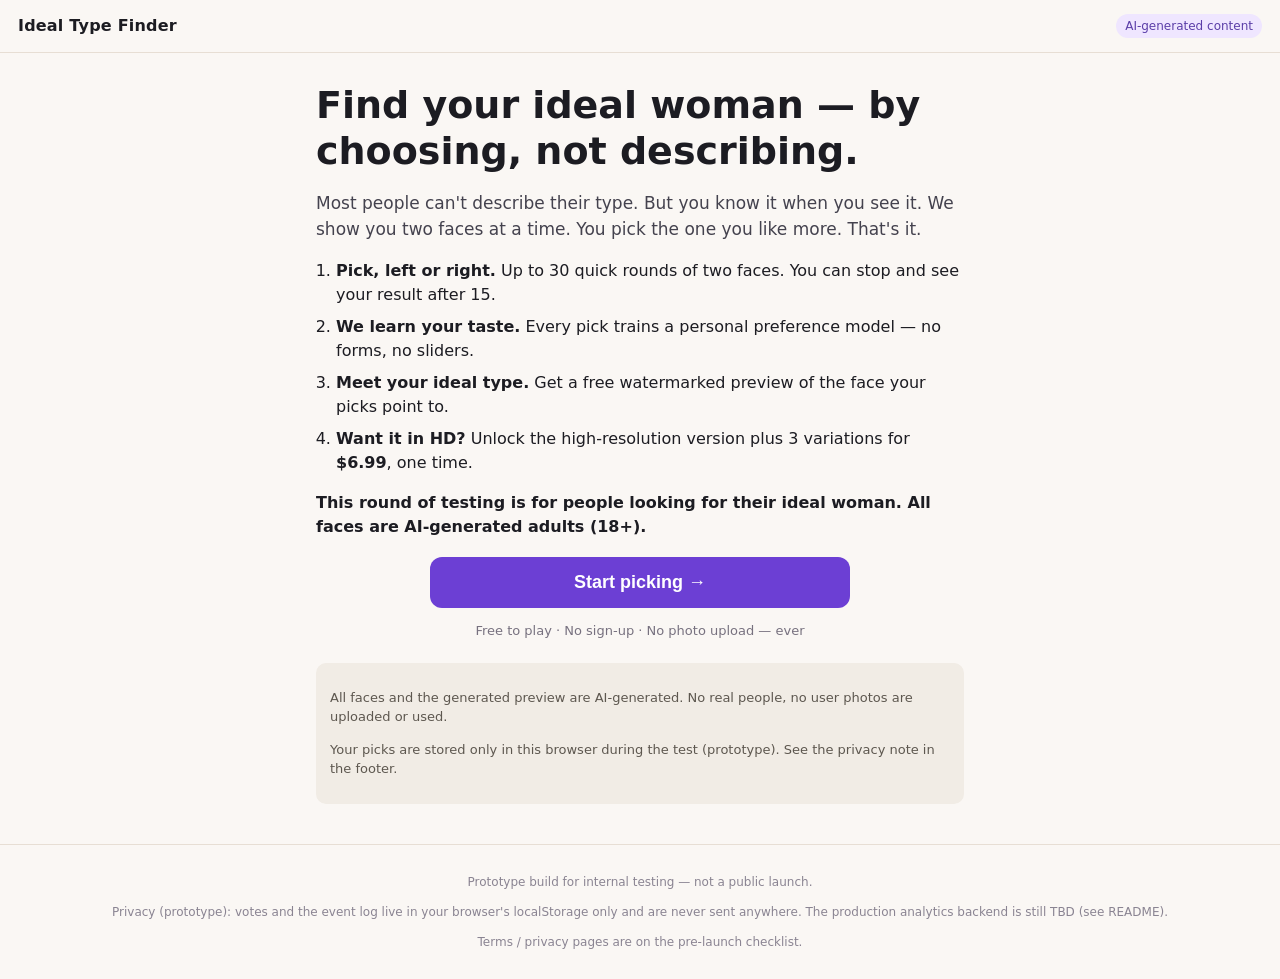
==== index.html @ 53fb5b04 "M0 landing page: real 200-face pool wired (quiet pre-launch publish for Stripe business website)" ====
<!DOCTYPE html>
<html lang="en">
<head>
<meta charset="utf-8">
<meta name="viewport" content="width=device-width, initial-scale=1">
<title>Ideal Type Finder — Find your type in 30 picks</title>
<meta name="description" content="Pick between two faces, again and again. We learn your taste and generate your ideal type.">
<link rel="stylesheet" href="styles.css">
</head>
<body>

<header class="site-head">
  <span class="brand">Ideal Type Finder</span>
  <span class="badge-ai">AI-generated content</span>
</header>

<main>
  <!-- ============ LANDING ============ -->
  <section id="landing" class="view">
    <h1>Find <span data-audience-label>your ideal type</span> — by choosing, not describing.</h1>
    <p class="lede">Most people can't describe their type. But you know it when you see it.
      We show you two faces at a time. You pick the one you like more. That's it.</p>

    <ol class="steps">
      <li><strong>Pick, left or right.</strong> Up to 30 quick rounds of two faces. You can stop and see your result after 15.</li>
      <li><strong>We learn your taste.</strong> Every pick trains a personal preference model — no forms, no sliders.</li>
      <li><strong>Meet your ideal type.</strong> Get a free watermarked preview of the face your picks point to.</li>
      <li><strong>Want it in HD?</strong> Unlock the high-resolution version plus 3 variations for <strong>$6.99</strong>, one time.</li>
    </ol>

    <p class="audience-note" data-audience-note>This test is for adults (18+).</p>
    <button id="start-btn" class="cta">Start picking →</button>
    <p class="micro">Free to play · No sign-up · No photo upload — ever</p>

    <div class="disclosure">
      <p data-ai-disclosure>All faces are AI-generated. No real people.</p>
      <p>Your picks are stored only in this browser during the test (prototype). See the privacy note in the footer.</p>
    </div>
  </section>

  <!-- ============ PAIRWISE FLOW ============ -->
  <section id="quiz" class="view hidden">
    <div class="progress-row">
      <span id="round-label">Round 1 of 30</span>
      <span id="converge-label" class="converge"></span>
    </div>
    <div class="progress-bar"><div id="progress-fill"></div></div>
    <p class="quiz-prompt">Which face is closer to <span data-audience-label>your ideal type</span>?</p>
    <p class="quiz-sub" data-audience-prompt>Answer honestly — there are no wrong picks.</p>

    <div class="pair">
      <button class="face-card" id="face-a" aria-label="Pick the left face">
        <img id="img-a" alt="Candidate face A (AI-generated placeholder)">
        <span class="face-attrs" id="attrs-a"></span>
      </button>
      <div class="vs">or</div>
      <button class="face-card" id="face-b" aria-label="Pick the right face">
        <img id="img-b" alt="Candidate face B (AI-generated placeholder)">
        <span class="face-attrs" id="attrs-b"></span>
      </button>
    </div>

    <div class="quiz-actions">
      <button id="skip-btn" class="ghost">Neither — skip</button>
      <button id="early-btn" class="ghost hidden">See my result now →</button>
    </div>
    <p class="micro">Tap a face to vote. Fast tapping is fine — your picks still count.</p>
  </section>

  <!-- ============ RESULT + PAYWALL ============ -->
  <section id="result" class="view hidden">
    <h2>Your ideal type, according to your picks</h2>
    <p id="result-meta" class="micro"></p>

    <h3>What you kept choosing</h3>
    <ul id="attr-summary" class="summary-list"></ul>

    <h3>Your preview</h3>
    <div class="preview-wrap">
      <img id="preview-img" alt="Your ideal type preview (AI-generated)">
      <span class="watermark">PREVIEW · AI-GENERATED</span>
    </div>
    <p class="micro" data-ai-disclosure>AI-generated preview.</p>
    <div id="paywall-anchor"></div>

    <div class="paywall" id="paywall">
      <h3>Unlock the full version — $6.99</h3>
      <ul class="steps compact">
        <li>High-resolution version, no watermark</li>
        <li>Plus 3 variations of your ideal type</li>
        <li>One-time payment. No subscription.</li>
      </ul>
      <button id="pay-btn" class="cta">Unlock for $6.99 →</button>
      <p id="pay-note" class="micro"></p>
    </div>

    <div id="variants" class="variants hidden">
      <h3>Your 3 variations would be based on these close matches</h3>
      <div class="variant-row" id="variant-row"></div>
      <p class="micro">Prototype note: in the live M0 flow, HD + variations are produced after payment (manual / semi-automated, per spec) — nothing is generated in this prototype.</p>
    </div>

    <div class="result-actions">
      <button id="restart-btn" class="ghost">Start over</button>
      <button id="export-btn" class="ghost">Export event log (JSON)</button>
    </div>
  </section>
</main>

<footer>
  <p>Prototype build for internal testing — not a public launch.</p>
  <p>Privacy (prototype): votes and the event log live in your browser's localStorage only and are never sent anywhere. The production analytics backend is still TBD (see README).</p>
  <p>Terms / privacy pages are on the pre-launch checklist.</p>
</footer>

<script src="config.js"></script>
<script src="core.js"></script>
<script src="app.js"></script>
</body>
</html>
---- styles.css ----
/* Mobile-first, single column; widens gracefully on desktop. */
* { box-sizing: border-box; }
body { margin: 0; font-family: system-ui, -apple-system, "Segoe UI", sans-serif; color: #1c1c22; background: #faf7f4; line-height: 1.5; }
.site-head { display: flex; justify-content: space-between; align-items: center; padding: 14px 18px; border-bottom: 1px solid #e7ded4; }
.brand { font-weight: 800; letter-spacing: .2px; }
.badge-ai { font-size: 12px; background: #efe6ff; color: #5b3ea8; padding: 3px 9px; border-radius: 999px; }
main { max-width: 680px; margin: 0 auto; padding: 20px 16px 40px; }
.view.hidden, .hidden { display: none; }
h1 { font-size: 30px; line-height: 1.2; margin: 10px 0 12px; }
h2 { font-size: 24px; margin: 8px 0; }
h3 { margin: 22px 0 8px; }
.lede { font-size: 17px; color: #44424e; }
.steps { padding-left: 20px; }
.steps li { margin: 8px 0; }
.steps.compact li { margin: 4px 0; }
.cta { display: block; width: 100%; margin: 18px 0 8px; padding: 15px; font-size: 18px; font-weight: 700; color: #fff; background: #6c3fd4; border: 0; border-radius: 12px; cursor: pointer; }
.cta:active { transform: scale(.99); }
.ghost { padding: 10px 14px; font-size: 15px; background: #fff; border: 1px solid #cfc4d6; border-radius: 10px; cursor: pointer; }
.micro { font-size: 13px; color: #77717f; text-align: center; }
.audience-note { font-weight: 600; }
.disclosure { margin-top: 22px; padding: 12px 14px; background: #f1ece5; border-radius: 10px; font-size: 13px; color: #5d574f; }
.progress-row { display: flex; justify-content: space-between; font-size: 14px; font-weight: 600; }
.converge { color: #2e7d4f; font-weight: 500; }
.progress-bar { height: 8px; background: #e7ded4; border-radius: 99px; overflow: hidden; margin: 8px 0 14px; }
#progress-fill { height: 100%; width: 0%; background: #6c3fd4; transition: width .25s; }
.quiz-prompt { font-size: 19px; font-weight: 700; text-align: center; margin: 6px 0 0; }
.quiz-sub { text-align: center; color: #77717f; margin: 2px 0 14px; font-size: 14px; }
.pair { display: grid; grid-template-columns: 1fr auto 1fr; gap: 8px; align-items: center; }
.face-card { padding: 0; border: 3px solid transparent; border-radius: 14px; background: #fff; cursor: pointer; overflow: hidden; box-shadow: 0 2px 10px rgba(30,20,60,.10); }
.face-card:active { border-color: #6c3fd4; }
.face-card img { width: 100%; aspect-ratio: 4/5; object-fit: cover; display: block; }
.face-attrs { display: block; padding: 8px; font-size: 12px; color: #55505e; min-height: 34px; }
.vs { font-weight: 700; color: #a49bab; }
.quiz-actions { display: flex; gap: 10px; justify-content: center; margin-top: 16px; flex-wrap: wrap; }
.summary-list { padding-left: 20px; }
.summary-list li { margin: 5px 0; }
.preview-wrap { position: relative; max-width: 340px; margin: 0 auto; border-radius: 14px; overflow: hidden; box-shadow: 0 4px 18px rgba(30,20,60,.18); }
.preview-wrap img { width: 100%; display: block; }
.watermark { position: absolute; left: 50%; top: 50%; transform: translate(-50%,-50%) rotate(-18deg); font-weight: 800; font-size: 20px; letter-spacing: 2px; color: rgba(255,255,255,.85); text-shadow: 0 1px 6px rgba(0,0,0,.5); white-space: nowrap; }
.paywall { margin-top: 24px; padding: 16px; background: #fff; border: 2px solid #6c3fd4; border-radius: 14px; }
.variant-row { display: grid; grid-template-columns: repeat(3, 1fr); gap: 8px; }
.variant-row img { width: 100%; border-radius: 10px; display: block; }
.result-actions { display: flex; gap: 10px; justify-content: center; margin-top: 26px; flex-wrap: wrap; }
footer { border-top: 1px solid #e7ded4; padding: 16px; font-size: 12px; color: #8a8492; text-align: center; }
@media (min-width: 720px) { h1 { font-size: 38px; } .cta { max-width: 420px; margin-left: auto; margin-right: auto; } }
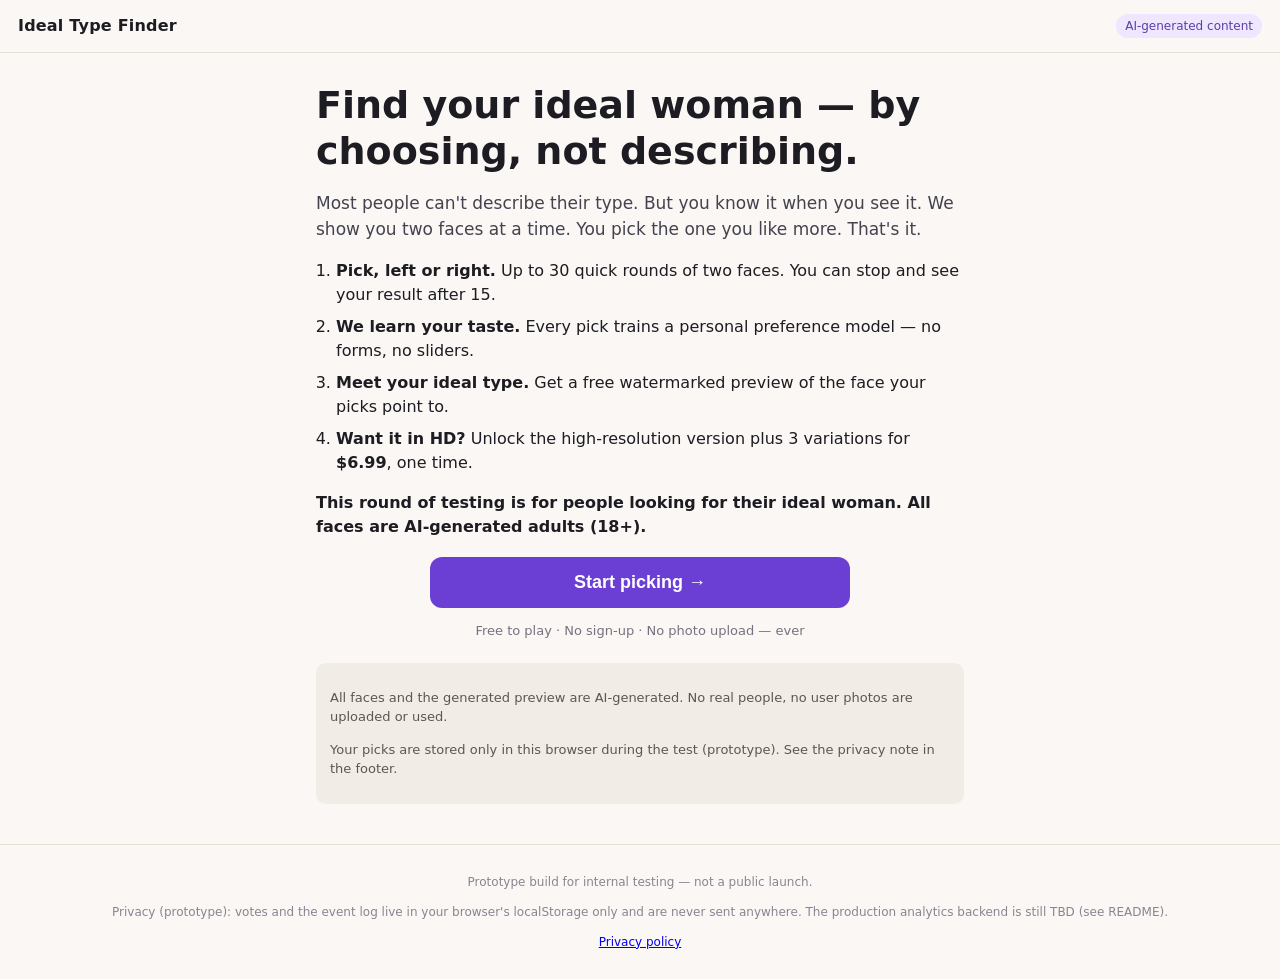
==== commit 7e1a292d: "Wire live Stripe Payment Link; add privacy policy page" ====
--- a/index.html
+++ b/index.html
@@ -110,7 +110,7 @@
 <footer>
   <p>Prototype build for internal testing — not a public launch.</p>
   <p>Privacy (prototype): votes and the event log live in your browser's localStorage only and are never sent anywhere. The production analytics backend is still TBD (see README).</p>
-  <p>Terms / privacy pages are on the pre-launch checklist.</p>
+  <p><a href="privacy.html">Privacy policy</a></p>
 </footer>
 
 <script src="config.js"></script>
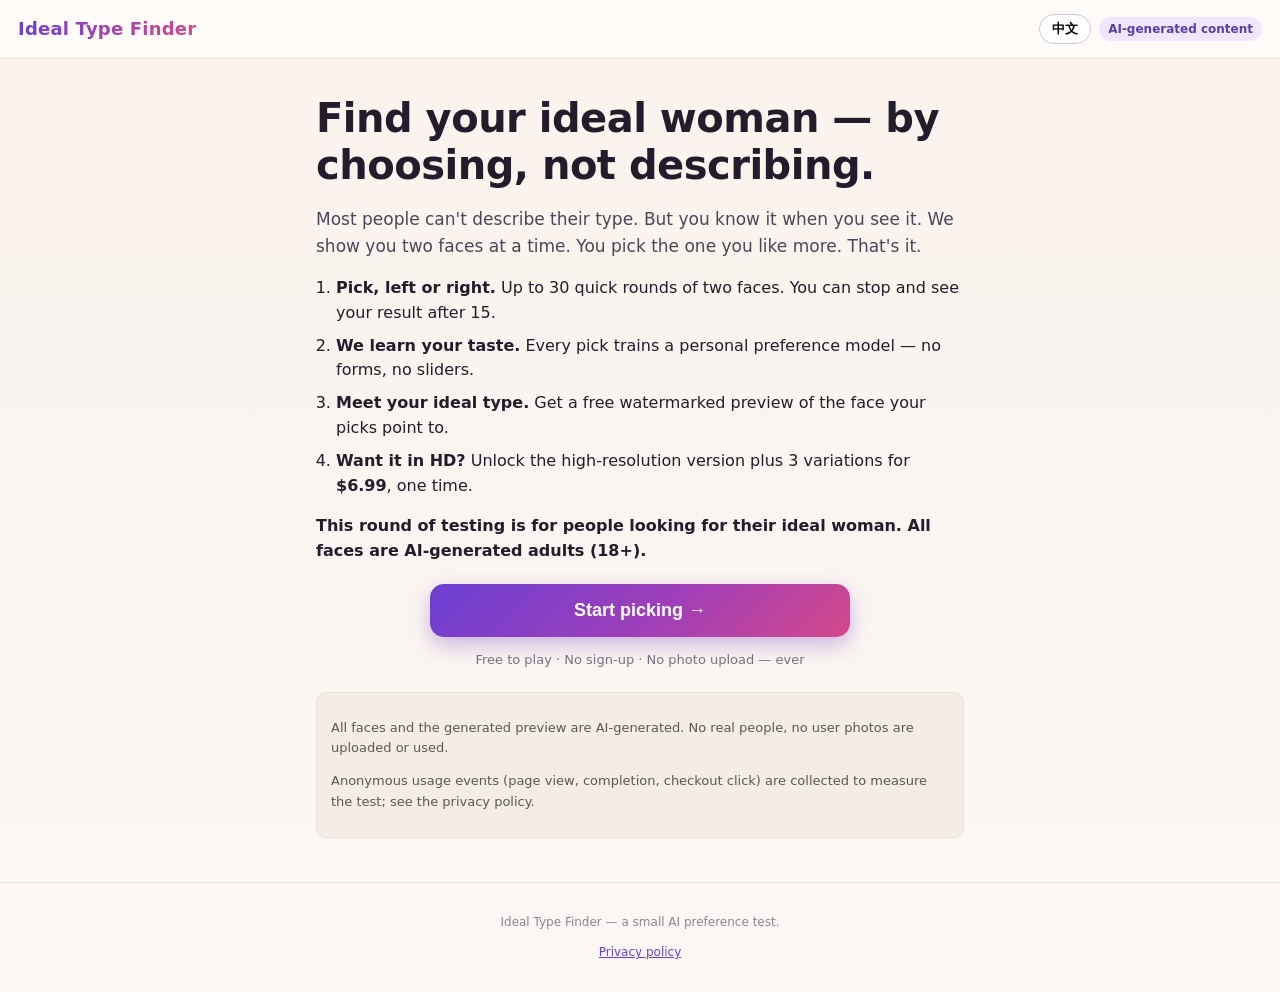
==== commit 1da0eb10: "Add EN/Chinese language toggle (i18n); honest telemetry wording in footer" ====
--- a/index.html
+++ b/index.html
@@ -11,30 +11,29 @@
 
 <header class="site-head">
   <span class="brand">Ideal Type Finder</span>
-  <span class="badge-ai">AI-generated content</span>
+  <span class="head-right"><button id="lang-toggle" class="ghost lang-toggle" type="button">中文</button><span class="badge-ai" data-i18n="badgeAi">AI-generated content</span></span>
 </header>
 
 <main>
   <!-- ============ LANDING ============ -->
   <section id="landing" class="view">
-    <h1>Find <span data-audience-label>your ideal type</span> — by choosing, not describing.</h1>
-    <p class="lede">Most people can't describe their type. But you know it when you see it.
-      We show you two faces at a time. You pick the one you like more. That's it.</p>
+    <h1 data-i18n="h1">Find your ideal woman — by choosing, not describing.</h1>
+    <p class="lede" data-i18n="lede"></p>
 
     <ol class="steps">
-      <li><strong>Pick, left or right.</strong> Up to 30 quick rounds of two faces. You can stop and see your result after 15.</li>
-      <li><strong>We learn your taste.</strong> Every pick trains a personal preference model — no forms, no sliders.</li>
-      <li><strong>Meet your ideal type.</strong> Get a free watermarked preview of the face your picks point to.</li>
-      <li><strong>Want it in HD?</strong> Unlock the high-resolution version plus 3 variations for <strong>$6.99</strong>, one time.</li>
+      <li data-i18n-html="step1"><strong>Pick, left or right.</strong> Up to 30 quick rounds of two faces. You can stop and see your result after 15.</li>
+      <li data-i18n-html="step2"><strong>We learn your taste.</strong> Every pick trains a personal preference model — no forms, no sliders.</li>
+      <li data-i18n-html="step3"><strong>Meet your ideal type.</strong> Get a free watermarked preview of the face your picks point to.</li>
+      <li data-i18n-html="step4"><strong>Want it in HD?</strong> Unlock the high-resolution version plus 3 variations for <strong>$6.99</strong>, one time.</li>
     </ol>
 
-    <p class="audience-note" data-audience-note>This test is for adults (18+).</p>
-    <button id="start-btn" class="cta">Start picking →</button>
-    <p class="micro">Free to play · No sign-up · No photo upload — ever</p>
+    <p class="audience-note" data-i18n="audienceNote"></p>
+    <button id="start-btn" class="cta" data-i18n="startBtn">Start picking →</button>
+    <p class="micro" data-i18n="microFree"></p>
 
     <div class="disclosure">
-      <p data-ai-disclosure>All faces are AI-generated. No real people.</p>
-      <p>Your picks are stored only in this browser during the test (prototype). See the privacy note in the footer.</p>
+      <p data-i18n="aiDisclosure"></p>
+      <p data-i18n="disclosureEvents"></p>
     </div>
   </section>
 
@@ -45,15 +44,15 @@
       <span id="converge-label" class="converge"></span>
     </div>
     <div class="progress-bar"><div id="progress-fill"></div></div>
-    <p class="quiz-prompt">Which face is closer to <span data-audience-label>your ideal type</span>?</p>
-    <p class="quiz-sub" data-audience-prompt>Answer honestly — there are no wrong picks.</p>
+    <p class="quiz-prompt" data-i18n="quizPrompt"></p>
+    <p class="quiz-sub" data-i18n="audiencePrompt"></p>
 
     <div class="pair">
       <button class="face-card" id="face-a" aria-label="Pick the left face">
         <img id="img-a" alt="Candidate face A (AI-generated placeholder)">
         <span class="face-attrs" id="attrs-a"></span>
       </button>
-      <div class="vs">or</div>
+      <div class="vs" data-i18n="vsText">or</div>
       <button class="face-card" id="face-b" aria-label="Pick the right face">
         <img id="img-b" alt="Candidate face B (AI-generated placeholder)">
         <span class="face-attrs" id="attrs-b"></span>
@@ -61,60 +60,60 @@
     </div>
 
     <div class="quiz-actions">
-      <button id="skip-btn" class="ghost">Neither — skip</button>
-      <button id="early-btn" class="ghost hidden">See my result now →</button>
+      <button id="skip-btn" class="ghost" data-i18n="skipBtn">Neither — skip</button>
+      <button id="early-btn" class="ghost hidden" data-i18n="earlyBtn">See my result now →</button>
     </div>
-    <p class="micro">Tap a face to vote. Fast tapping is fine — your picks still count.</p>
+    <p class="micro" data-i18n="quizMicro"></p>
   </section>
 
   <!-- ============ RESULT + PAYWALL ============ -->
   <section id="result" class="view hidden">
-    <h2>Your ideal type, according to your picks</h2>
+    <h2 data-i18n="resultH2"></h2>
     <p id="result-meta" class="micro"></p>
 
-    <h3>What you kept choosing</h3>
+    <h3 data-i18n="keptChoosing"></h3>
     <ul id="attr-summary" class="summary-list"></ul>
 
-    <h3>Your preview</h3>
+    <h3 data-i18n="yourPreview"></h3>
     <div class="preview-wrap">
       <img id="preview-img" alt="Your ideal type preview (AI-generated)">
-      <span class="watermark">PREVIEW · AI-GENERATED</span>
+      <span class="watermark" data-i18n="watermark">PREVIEW · AI-GENERATED</span>
     </div>
-    <p class="micro" data-ai-disclosure>AI-generated preview.</p>
+    <p class="micro" data-i18n="aiDisclosure"></p>
     <div id="paywall-anchor"></div>
 
     <div class="paywall" id="paywall">
-      <h3>Unlock the full version — $6.99</h3>
+      <h3 data-i18n="paywallH3"></h3>
       <ul class="steps compact">
-        <li>High-resolution version, no watermark</li>
-        <li>Plus 3 variations of your ideal type</li>
-        <li>One-time payment. No subscription.</li>
+        <li data-i18n="payLi1"></li>
+        <li data-i18n="payLi2"></li>
+        <li data-i18n="payLi3"></li>
       </ul>
-      <button id="pay-btn" class="cta">Unlock for $6.99 →</button>
+      <button id="pay-btn" class="cta" data-i18n="payBtn"></button>
       <p id="pay-note" class="micro"></p>
     </div>
 
     <div id="variants" class="variants hidden">
-      <h3>Your 3 variations would be based on these close matches</h3>
+      <h3 data-i18n="variantsH3"></h3>
       <div class="variant-row" id="variant-row"></div>
-      <p class="micro">Prototype note: in the live M0 flow, HD + variations are produced after payment (manual / semi-automated, per spec) — nothing is generated in this prototype.</p>
+      <p class="micro" data-i18n="variantsNote"></p>
     </div>
 
     <div class="result-actions">
-      <button id="restart-btn" class="ghost">Start over</button>
-      <button id="export-btn" class="ghost">Export event log (JSON)</button>
+      <button id="restart-btn" class="ghost" data-i18n="restartBtn">Start over</button>
+      <button id="export-btn" class="ghost" data-i18n="exportBtn">Export event log (JSON)</button>
     </div>
   </section>
 </main>
 
 <footer>
-  <p>Prototype build for internal testing — not a public launch.</p>
-  <p>Privacy (prototype): votes and the event log live in your browser's localStorage only and are never sent anywhere. The production analytics backend is still TBD (see README).</p>
-  <p><a href="privacy.html">Privacy policy</a></p>
+  <p data-i18n="footerBuild"></p>
+  <p><a href="privacy.html" data-i18n="footerPrivacyLink">Privacy policy</a></p>
 </footer>
 
 <script src="config.js"></script>
 <script src="core.js"></script>
+<script src="i18n.js"></script>
 <script src="app.js"></script>
 </body>
 </html>
--- a/styles.css
+++ b/styles.css
@@ -1,45 +1,60 @@
-/* Mobile-first, single column; widens gracefully on desktop. */
+/* Mobile-first, single column; widens gracefully on desktop.
+   Visual polish pass 2026-10-28: warm gradient backdrop, gradient CTA,
+   elevated cards. Selectors unchanged — app.js depends on the structure. */
 * { box-sizing: border-box; }
-body { margin: 0; font-family: system-ui, -apple-system, "Segoe UI", sans-serif; color: #1c1c22; background: #faf7f4; line-height: 1.5; }
-.site-head { display: flex; justify-content: space-between; align-items: center; padding: 14px 18px; border-bottom: 1px solid #e7ded4; }
-.brand { font-weight: 800; letter-spacing: .2px; }
-.badge-ai { font-size: 12px; background: #efe6ff; color: #5b3ea8; padding: 3px 9px; border-radius: 999px; }
-main { max-width: 680px; margin: 0 auto; padding: 20px 16px 40px; }
+body { margin: 0; font-family: system-ui, -apple-system, "Segoe UI", sans-serif; color: #221d2b; line-height: 1.55;
+  background: linear-gradient(180deg, #fdf3ec 0, #faf4ef 260px, #faf7f4 100%) fixed, #faf7f4; }
+.site-head { display: flex; justify-content: space-between; align-items: center; padding: 14px 18px;
+  background: rgba(255,255,255,.65); backdrop-filter: blur(6px); border-bottom: 1px solid #eee0d2; }
+.brand { font-weight: 800; letter-spacing: .2px; font-size: 18px;
+  background: linear-gradient(90deg, #6c3fd4, #d4488b); -webkit-background-clip: text; background-clip: text; color: transparent; }
+.badge-ai { font-size: 12px; font-weight: 600; background: #efe6ff; color: #5b3ea8; padding: 3px 9px; border-radius: 999px; }
+main { max-width: 680px; margin: 0 auto; padding: 24px 16px 44px; }
 .view.hidden, .hidden { display: none; }
-h1 { font-size: 30px; line-height: 1.2; margin: 10px 0 12px; }
-h2 { font-size: 24px; margin: 8px 0; }
+h1 { font-size: 32px; line-height: 1.18; margin: 12px 0 12px; letter-spacing: -.5px; }
+h2 { font-size: 24px; margin: 8px 0; letter-spacing: -.3px; }
 h3 { margin: 22px 0 8px; }
-.lede { font-size: 17px; color: #44424e; }
+.lede { font-size: 17px; color: #4b4657; }
 .steps { padding-left: 20px; }
 .steps li { margin: 8px 0; }
 .steps.compact li { margin: 4px 0; }
-.cta { display: block; width: 100%; margin: 18px 0 8px; padding: 15px; font-size: 18px; font-weight: 700; color: #fff; background: #6c3fd4; border: 0; border-radius: 12px; cursor: pointer; }
+.cta { display: block; width: 100%; margin: 20px 0 8px; padding: 16px; font-size: 18px; font-weight: 700; color: #fff;
+  background: linear-gradient(135deg, #6c3fd4, #a03fb8 55%, #d4488b); border: 0; border-radius: 14px; cursor: pointer;
+  box-shadow: 0 8px 20px rgba(124, 58, 190, .35); transition: transform .12s, box-shadow .12s; }
+.cta:hover { transform: translateY(-1px); box-shadow: 0 12px 26px rgba(124, 58, 190, .42); }
 .cta:active { transform: scale(.99); }
-.ghost { padding: 10px 14px; font-size: 15px; background: #fff; border: 1px solid #cfc4d6; border-radius: 10px; cursor: pointer; }
+.ghost { padding: 10px 14px; font-size: 15px; background: #fff; border: 1px solid #cfc4d6; border-radius: 10px; cursor: pointer; transition: border-color .12s, background .12s; }
+.ghost:hover { border-color: #6c3fd4; background: #faf6ff; }
 .micro { font-size: 13px; color: #77717f; text-align: center; }
 .audience-note { font-weight: 600; }
-.disclosure { margin-top: 22px; padding: 12px 14px; background: #f1ece5; border-radius: 10px; font-size: 13px; color: #5d574f; }
+.disclosure { margin-top: 22px; padding: 12px 14px; background: #f3ede6; border: 1px solid #eae0d2; border-radius: 10px; font-size: 13px; color: #5d574f; }
 .progress-row { display: flex; justify-content: space-between; font-size: 14px; font-weight: 600; }
 .converge { color: #2e7d4f; font-weight: 500; }
-.progress-bar { height: 8px; background: #e7ded4; border-radius: 99px; overflow: hidden; margin: 8px 0 14px; }
-#progress-fill { height: 100%; width: 0%; background: #6c3fd4; transition: width .25s; }
-.quiz-prompt { font-size: 19px; font-weight: 700; text-align: center; margin: 6px 0 0; }
+.progress-bar { height: 10px; background: #eee2d6; border-radius: 99px; overflow: hidden; margin: 8px 0 14px; }
+#progress-fill { height: 100%; width: 0%; background: linear-gradient(90deg, #6c3fd4, #d4488b); border-radius: 99px; transition: width .25s; }
+.quiz-prompt { font-size: 20px; font-weight: 700; text-align: center; margin: 6px 0 0; }
 .quiz-sub { text-align: center; color: #77717f; margin: 2px 0 14px; font-size: 14px; }
-.pair { display: grid; grid-template-columns: 1fr auto 1fr; gap: 8px; align-items: center; }
-.face-card { padding: 0; border: 3px solid transparent; border-radius: 14px; background: #fff; cursor: pointer; overflow: hidden; box-shadow: 0 2px 10px rgba(30,20,60,.10); }
+.pair { display: grid; grid-template-columns: 1fr auto 1fr; gap: 10px; align-items: center; }
+.face-card { padding: 0; border: 3px solid transparent; border-radius: 18px; background: #fff; cursor: pointer; overflow: hidden;
+  box-shadow: 0 6px 22px rgba(46, 26, 84, .16); transition: transform .12s, box-shadow .12s, border-color .12s; }
+.face-card:hover { transform: translateY(-2px); box-shadow: 0 12px 30px rgba(46, 26, 84, .22); }
 .face-card:active { border-color: #6c3fd4; }
 .face-card img { width: 100%; aspect-ratio: 4/5; object-fit: cover; display: block; }
-.face-attrs { display: block; padding: 8px; font-size: 12px; color: #55505e; min-height: 34px; }
-.vs { font-weight: 700; color: #a49bab; }
+.face-attrs { display: block; padding: 9px 10px; font-size: 12px; color: #55505e; min-height: 34px; }
+.vs { font-weight: 800; font-size: 13px; color: #fff; background: linear-gradient(135deg, #6c3fd4, #d4488b);
+  width: 34px; height: 34px; border-radius: 50%; display: flex; align-items: center; justify-content: center; box-shadow: 0 4px 12px rgba(124,58,190,.4); }
 .quiz-actions { display: flex; gap: 10px; justify-content: center; margin-top: 16px; flex-wrap: wrap; }
 .summary-list { padding-left: 20px; }
 .summary-list li { margin: 5px 0; }
-.preview-wrap { position: relative; max-width: 340px; margin: 0 auto; border-radius: 14px; overflow: hidden; box-shadow: 0 4px 18px rgba(30,20,60,.18); }
+.preview-wrap { position: relative; max-width: 340px; margin: 0 auto; border-radius: 18px; overflow: hidden; box-shadow: 0 10px 30px rgba(30,20,60,.25); }
 .preview-wrap img { width: 100%; display: block; }
 .watermark { position: absolute; left: 50%; top: 50%; transform: translate(-50%,-50%) rotate(-18deg); font-weight: 800; font-size: 20px; letter-spacing: 2px; color: rgba(255,255,255,.85); text-shadow: 0 1px 6px rgba(0,0,0,.5); white-space: nowrap; }
-.paywall { margin-top: 24px; padding: 16px; background: #fff; border: 2px solid #6c3fd4; border-radius: 14px; }
+.paywall { margin-top: 26px; padding: 20px; background: #fff; border: 2px solid #6c3fd4; border-radius: 16px; box-shadow: 0 10px 28px rgba(108, 63, 212, .18); }
 .variant-row { display: grid; grid-template-columns: repeat(3, 1fr); gap: 8px; }
 .variant-row img { width: 100%; border-radius: 10px; display: block; }
 .result-actions { display: flex; gap: 10px; justify-content: center; margin-top: 26px; flex-wrap: wrap; }
-footer { border-top: 1px solid #e7ded4; padding: 16px; font-size: 12px; color: #8a8492; text-align: center; }
-@media (min-width: 720px) { h1 { font-size: 38px; } .cta { max-width: 420px; margin-left: auto; margin-right: auto; } }
+footer { border-top: 1px solid #eee0d2; padding: 18px 16px; font-size: 12px; color: #8a8492; text-align: center; }
+footer a { color: #6c3fd4; }
+@media (min-width: 720px) { h1 { font-size: 40px; } .cta { max-width: 420px; margin-left: auto; margin-right: auto; } }
+.head-right { display: flex; gap: 8px; align-items: center; }
+.lang-toggle { padding: 5px 12px; font-size: 13px; font-weight: 600; border-radius: 999px; }
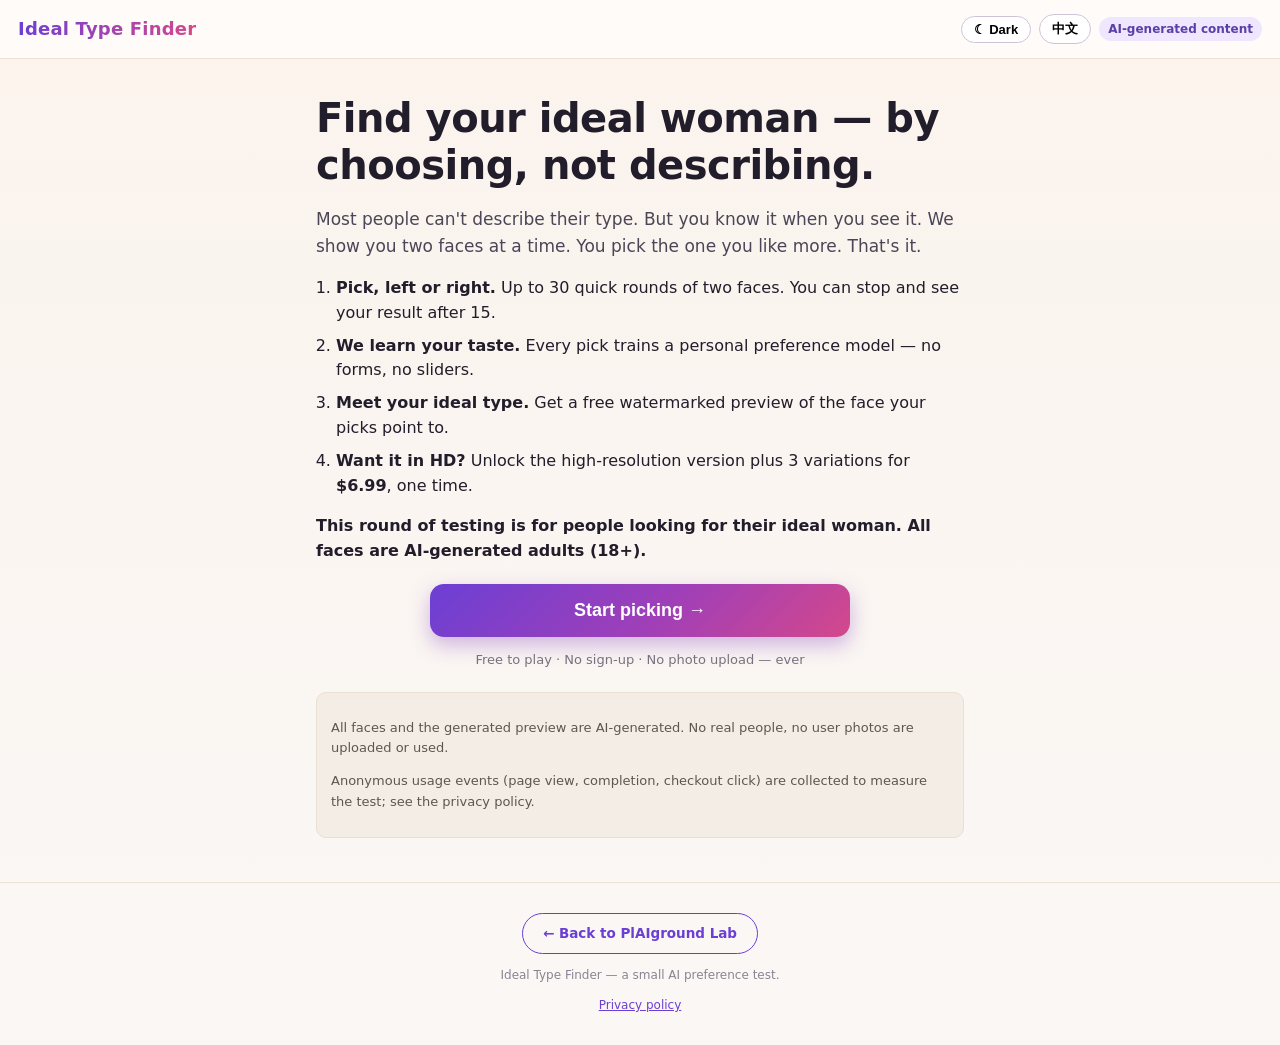
==== commit 1fdff658: "Site standards round: back-to-PlAIground-Lab footer button (all pages, EN/ZH) + light/dark mode per " ====
--- a/index.html
+++ b/index.html
@@ -3,15 +3,17 @@
 <head>
 <meta charset="utf-8">
 <meta name="viewport" content="width=device-width, initial-scale=1">
-<title>Ideal Type Finder — Find your type in 30 picks</title>
+<title data-i18n="pageTitle">Ideal Type Finder — Find your type in 30 picks</title>
 <meta name="description" content="Pick between two faces, again and again. We learn your taste and generate your ideal type.">
+<meta name="color-scheme" content="light dark">
+<script>(function(){try{var t=localStorage.getItem('itf-theme');if(t!=='dark'&&t!=='light'){t=window.matchMedia('(prefers-color-scheme: dark)').matches?'dark':'light';}document.documentElement.setAttribute('data-theme',t);}catch(e){document.documentElement.setAttribute('data-theme','light');}})();</script>
 <link rel="stylesheet" href="styles.css">
 </head>
 <body>
 
 <header class="site-head">
   <span class="brand">Ideal Type Finder</span>
-  <span class="head-right"><button id="lang-toggle" class="ghost lang-toggle" type="button">中文</button><span class="badge-ai" data-i18n="badgeAi">AI-generated content</span></span>
+  <span class="head-right"><button id="theme-toggle" class="ghost lang-toggle" type="button" aria-label="Toggle dark mode">☾ Dark</button><button id="lang-toggle" class="ghost lang-toggle" type="button">中文</button><span class="badge-ai" data-i18n="badgeAi">AI-generated content</span></span>
 </header>
 
 <main>
@@ -99,6 +101,16 @@
       <p class="micro" data-i18n="variantsNote"></p>
     </div>
 
+    <div class="waitlist" id="waitlist">
+      <h3 data-i18n="wlH3"></h3>
+      <p class="micro" data-i18n="wlText"></p>
+      <div class="wl-row">
+        <input id="wl-email" type="email" data-i18n-ph="wlPlaceholder" placeholder="your@email.com">
+        <button id="wl-btn" class="ghost" data-i18n="wlBtn"></button>
+      </div>
+      <p id="wl-msg" class="micro"></p>
+    </div>
+
     <div class="result-actions">
       <button id="restart-btn" class="ghost" data-i18n="restartBtn">Start over</button>
       <button id="export-btn" class="ghost" data-i18n="exportBtn">Export event log (JSON)</button>
@@ -107,6 +119,7 @@
 </main>
 
 <footer>
+  <p><a class="home-btn" href="https://plaigroundlab.com" data-i18n="footerHomeLink">← Back to PlAIground Lab</a></p>
   <p data-i18n="footerBuild"></p>
   <p><a href="privacy.html" data-i18n="footerPrivacyLink">Privacy policy</a></p>
 </footer>
@@ -114,6 +127,7 @@
 <script src="config.js"></script>
 <script src="core.js"></script>
 <script src="i18n.js"></script>
+<script src="theme.js"></script>
 <script src="app.js"></script>
 </body>
 </html>
--- a/styles.css
+++ b/styles.css
@@ -55,6 +55,52 @@
 .result-actions { display: flex; gap: 10px; justify-content: center; margin-top: 26px; flex-wrap: wrap; }
 footer { border-top: 1px solid #eee0d2; padding: 18px 16px; font-size: 12px; color: #8a8492; text-align: center; }
 footer a { color: #6c3fd4; }
+footer .home-btn { display: inline-block; padding: 9px 20px; border: 1.5px solid #6c3fd4; border-radius: 999px; color: #6c3fd4; font-size: 13.5px; font-weight: 700; text-decoration: none; }
+footer .home-btn:hover { background: #6c3fd4; color: #fff; }
 @media (min-width: 720px) { h1 { font-size: 40px; } .cta { max-width: 420px; margin-left: auto; margin-right: auto; } }
 .head-right { display: flex; gap: 8px; align-items: center; }
 .lang-toggle { padding: 5px 12px; font-size: 13px; font-weight: 600; border-radius: 999px; }
+
+.waitlist { margin-top: 26px; padding: 18px; border: 1px dashed #c9b8a8; border-radius: 14px; background: rgba(255,255,255,.55); }
+.wl-row { display: flex; gap: 8px; justify-content: center; flex-wrap: wrap; margin-top: 10px; }
+.wl-row input { padding: 10px 14px; border-radius: 999px; border: 1px solid #d8c9b8; min-width: 240px; font-size: 15px; }
+
+/* ===== Dark mode (2026-11-05 site standard) =====
+   Initial data-theme is set by the inline head script from localStorage
+   or prefers-color-scheme before first paint (no flash). Palette is a
+   tuned warm plum-dark, not an inversion; photos are never filtered. */
+:root { color-scheme: light; }
+html[data-theme="dark"] { color-scheme: dark; }
+/* Base #151020 (HSL lightness ~9%, inside the 7-12% band, never #000);
+   surfaces step up ~+5 lightness points per tier; borders are white
+   alpha; depth comes from the lightness ladder, not shadows. */
+html[data-theme="dark"] body { color: #ece7f2;
+  background: linear-gradient(180deg, #1b1626 0, #17131f 260px, #151020 100%) fixed, #151020; }
+html[data-theme="dark"] .site-head { background: rgba(27,22,38,.85); border-bottom-color: rgba(255,255,255,.08); }
+html[data-theme="dark"] .badge-ai { background: #352a54; color: #d3c2f7; }
+html[data-theme="dark"] .lede { color: #bab1c7; }
+html[data-theme="dark"] .ghost { background: #211a30; border-color: rgba(255,255,255,.10); color: #ece7f2; }
+html[data-theme="dark"] .ghost:hover { border-color: #b07fe8; background: #28203a; }
+html[data-theme="dark"] .micro { color: #a298b1; }
+html[data-theme="dark"] .quiz-sub { color: #a298b1; }
+html[data-theme="dark"] .disclosure { background: #1f1930; border-color: rgba(255,255,255,.08); color: #c9c0d8; }
+html[data-theme="dark"] .converge { color: #63cf92; }
+html[data-theme="dark"] .progress-bar { background: rgba(255,255,255,.12); }
+html[data-theme="dark"] .face-card { background: #211a30; box-shadow: 0 0 0 1px rgba(255,255,255,.08); }
+html[data-theme="dark"] .face-card:hover { box-shadow: 0 0 0 1px rgba(255,255,255,.16); }
+html[data-theme="dark"] .face-card:active { border-color: #b07fe8; }
+html[data-theme="dark"] .face-attrs { color: #bab1c7; }
+html[data-theme="dark"] .preview-wrap { box-shadow: 0 0 0 1px rgba(255,255,255,.10); }
+html[data-theme="dark"] .paywall { background: #211a30; box-shadow: none; }
+html[data-theme="dark"] .cta { box-shadow: none; }
+html[data-theme="dark"] .cta:hover { box-shadow: none; }
+html[data-theme="dark"] .vs { box-shadow: none; }
+html[data-theme="dark"] .waitlist { background: rgba(33,26,48,.55); border-color: rgba(255,255,255,.18); }
+html[data-theme="dark"] .wl-row input { background: #1b1526; border-color: rgba(255,255,255,.10); color: #ece7f2; }
+html[data-theme="dark"] footer { border-top-color: rgba(255,255,255,.08); color: #a298b1; }
+html[data-theme="dark"] footer a { color: #cdaef5; }
+html[data-theme="dark"] footer .home-btn { border-color: #b07fe8; color: #d9c2f7; }
+html[data-theme="dark"] footer .home-btn:hover { background: #6c3fd4; color: #fff; }
+@media (prefers-reduced-motion: reduce) {
+  * { transition: none !important; }
+}
